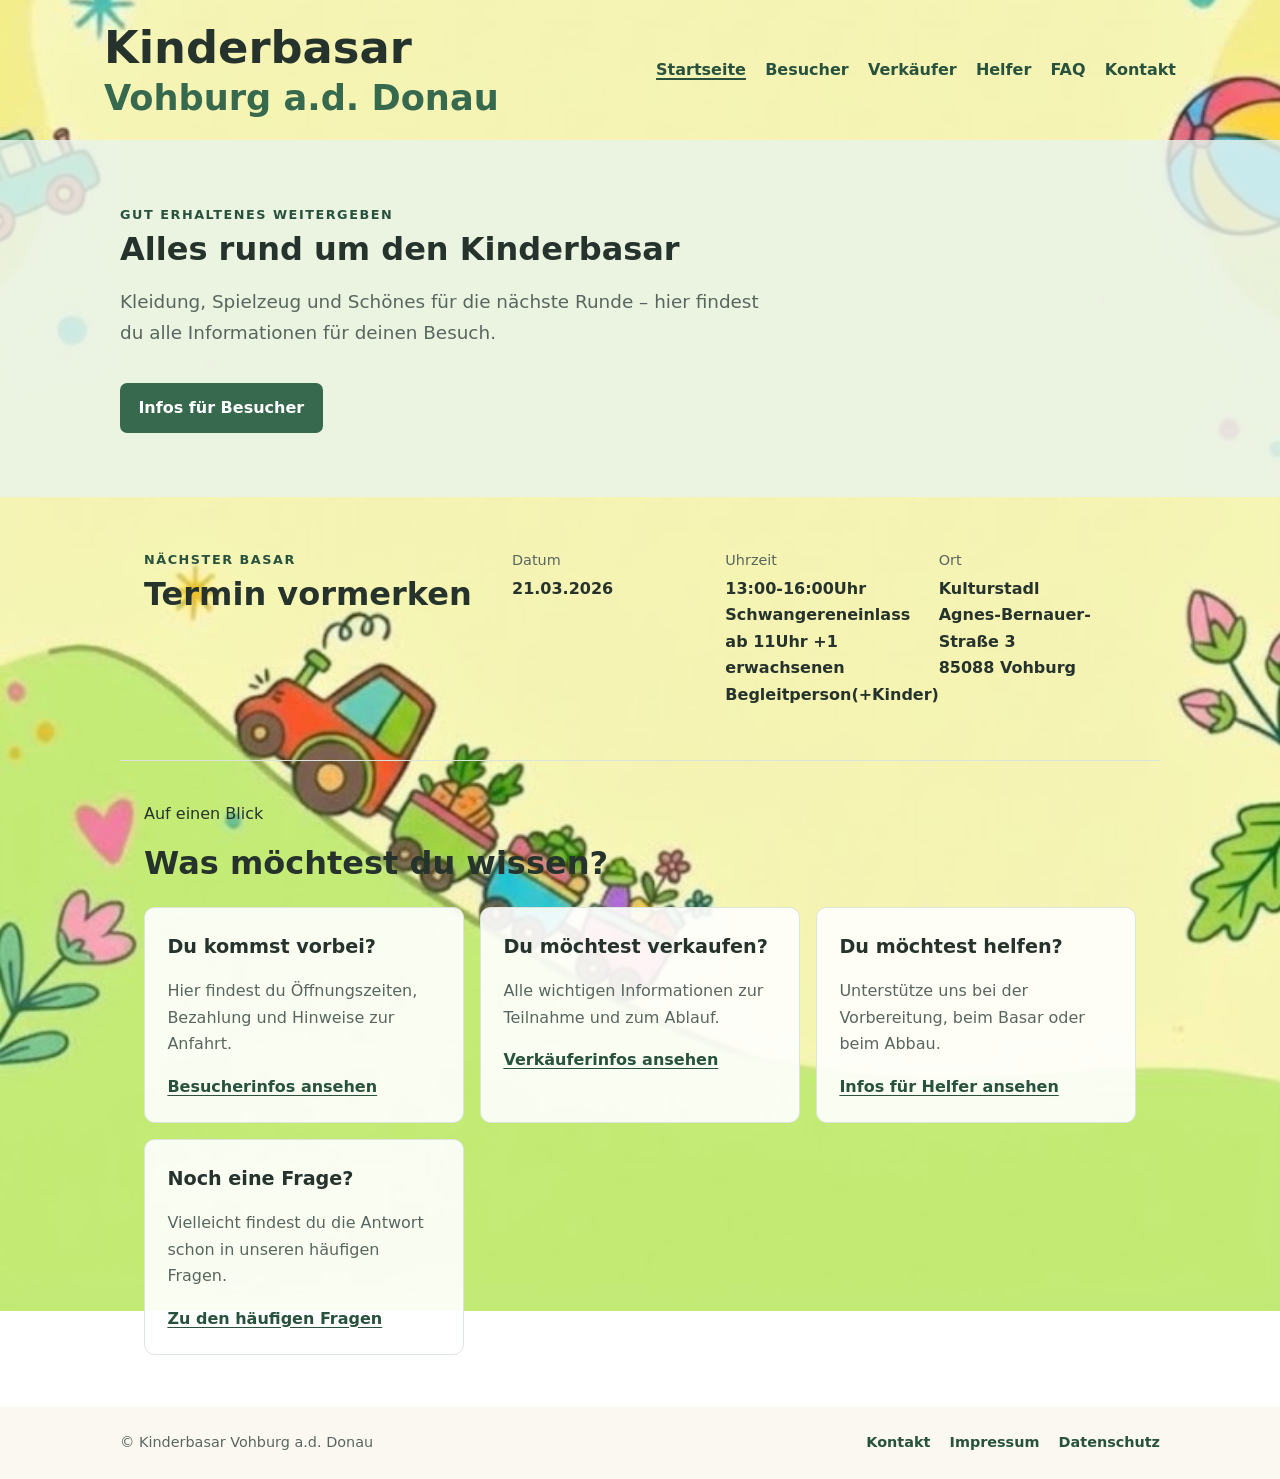
==== index.html @ c7288456 "impressum erstellt" ====
<!doctype html>
<html lang="de">
<head>
  <meta charset="utf-8">
  <meta name="viewport" content="width=device-width, initial-scale=1">
  <meta name="description" content="Alle Informationen zum Kinderbasar: Termine, Öffnungszeiten, Anfahrt und Teilnahme.">
  <title>Kinderbasar <br>
    Vohburg a.d. Donau</title>
  <link rel="stylesheet" href="styles.css">
</head>
<body>
  <a class="skip-link" href="#inhalt">Zum Inhalt springen</a>
  <header class="site-header">
    <a class="brand brand--home" href="index.html">Kinderbasar <span>Vohburg a.d. Donau</span></a>
    <nav aria-label="Hauptnavigation">
      <a aria-current="page" href="index.html">Startseite</a>
      <a href="besucher.html">Besucher</a>
      <a href="verkaeufer.html">Verkäufer</a>
      <a href="helfer.html">Helfer</a>
      <a href="faq.html">FAQ</a>
      <a href="kontakt.html">Kontakt</a>
    </nav>
  </header>

  <main id="inhalt">
    <section class="hero">
      <p class="eyebrow">Gut erhaltenes weitergeben</p>
      <h2>Alles rund um den Kinderbasar</h2>
      <p class="intro">Kleidung, Spielzeug und Schönes für die nächste Runde – hier findest du alle Informationen für deinen Besuch.</p>
      <a class="button" href="besucher.html">Infos für Besucher</a>
    </section>

    <section class="next-event" aria-labelledby="termin-titel">
      <div>
        <p class="eyebrow">Nächster Basar</p>
        <h2 id="termin-titel">Termin vormerken</h2>
      </div>
      <dl class="event-details">
        <div><dt>Datum</dt><dd>21.03.2026</dd></div>
        <div><dt>Uhrzeit</dt><dd>13:00-16:00Uhr <br> 
          Schwangereneinlass ab 11Uhr +1 erwachsenen Begleitperson(+Kinder) </dd></div>
        <div><dt>Ort</dt><dd>Kulturstadl<br>
          Agnes-Bernauer-Straße 3 <br>
          85088 Vohburg</dd></div>
      </dl>
    </section>

    <section class="section" aria-labelledby="mehr-info" class="info-panel"
      <p class="eyebrow">Auf einen Blick</p>
      <h2 id="mehr-info">Was möchtest du wissen?</h2>
      <div class="card-grid">
        <article class="card">
          <h3>Du kommst vorbei?</h3>
          <p>Hier findest du Öffnungszeiten, Bezahlung und Hinweise zur Anfahrt.</p>
          <a href="besucher.html">Besucherinfos ansehen</a>
        </article>
        <article class="card">
          <h3>Du möchtest verkaufen?</h3>
          <p>Alle wichtigen Informationen zur Teilnahme und zum Ablauf.</p>
          <a href="verkaeufer.html">Verkäuferinfos ansehen</a>
        </article>
        <article class="card">
          <h3>Du möchtest helfen?</h3>
          <p>Unterstütze uns bei der Vorbereitung, beim Basar oder beim Abbau.</p>
          <a href="helfer.html">Infos für Helfer ansehen</a>
        </article>
        <article class="card">
          <h3>Noch eine Frage?</h3>
          <p>Vielleicht findest du die Antwort schon in unseren häufigen Fragen.</p>
          <a href="faq.html">Zu den häufigen Fragen</a>
        </article>
      </div>
    </section>
  </main>

  <footer class="site-footer">
    <span>© Kinderbasar Vohburg a.d. Donau</span>
    <div><a href="kontakt.html">Kontakt</a><a href="impressum.html">Impressum</a><a href="datenschutz.html">Datenschutz</a></div>
  </footer>
</body>
</html>
---- styles.css ----
:root {
  color-scheme: light;
  --ink: #26332d;
  --muted: #59665f;
  --green: #37694f;
  --green-dark: #28523d;
  --mint: #eaf3ec;
  --cream: #fbf8f0;
  --line: #dce5dc;
  font-family: system-ui, -apple-system, "Segoe UI", sans-serif;
}

* {
  box-sizing: border-box;
}

body {
  margin: 0;
  color: var(--ink);
  background: #fff url("image.jpg") center center / cover fixed no-repeat;
  line-height: 1.65;
}

a {
  color: var(--green-dark);
  text-underline-offset: 0.18em;
}

a:hover {
  color: #173d2b;
}

a:focus-visible,
summary:focus-visible {
  outline: 3px solid #d07a35;
  outline-offset: 3px;
}

.skip-link {
  position: absolute;
  top: -5rem;
  left: 1rem;
  z-index: 1;
  padding: 0.65rem 1rem;
  background: #fff;
}

.skip-link:focus {
  top: 1rem;
}

.site-header {
  display: flex;
  align-items: center;
  justify-content: space-between;
  gap: 1.5rem;
  max-width: 1120px;
  margin: 0 auto;
  padding: 1.25rem 1.5rem;
}

.brand {
  color: var(--ink);
  font-size: 1.15rem;
  font-weight: 750;
  line-height: 1.25;
  text-decoration: none;
}

.brand span {
  display: block;
  color: var(--green);
  font-size: 0.9rem;
}

.brand--home {
  font-size: 2.8rem;
}

.brand--home span {
  font-size: 2.2rem;
}

nav {
  display: flex;
  flex-wrap: wrap;
  gap: 0.35rem 1.2rem;
}

nav a,
.site-footer a {
  font-weight: 600;
  text-decoration: none;
}

nav a[aria-current="page"] {
  text-decoration: underline;
  text-decoration-thickness: 2px;
}

.hero {
  padding: 4rem max(1.5rem, calc((100% - 1040px) / 2));
  background: rgb(234 243 236 / 82%);
}

.hero h1,
.page h1 {
  max-width: 760px;
  margin: 0.2rem 0 1rem;
  font-size: clamp(2.2rem, 6vw, 4.1rem);
  line-height: 1.1;
  letter-spacing: -0.04em;
}

.intro {
  max-width: 650px;
  color: var(--muted);
  font-size: 1.15rem;
}

.eyebrow {
  margin: 0;
  color: var(--green-dark);
  font-size: 0.8rem;
  font-weight: 750;
  letter-spacing: 0.12em;
  text-transform: uppercase;
}

.button {
  display: inline-block;
  margin-top: 1rem;
  padding: 0.75rem 1.15rem;
  border-radius: 0.45rem;
  color: #fff;
  background: var(--green);
  font-weight: 700;
  text-decoration: none;
}

.button:hover {
  color: #fff;
  background: var(--green-dark);
}

.next-event,
.section,
.page {
  max-width: 1040px;
  margin: 0 auto;
  padding: 3.25rem 1.5rem;
}

.next-event {
  display: grid;
  grid-template-columns: minmax(180px, 0.7fr) 1.3fr;
  gap: 2rem;
  align-items: start;
  border-bottom: 1px solid var(--line);
}

h2 {
  margin: 0.25rem 0 1rem;
  font-size: clamp(1.5rem, 3vw, 2rem);
  line-height: 1.25;
}

h3 {
  margin: 0 0 0.5rem;
  font-size: 1.2rem;
}

.event-details {
  display: grid;
  grid-template-columns: repeat(auto-fit, minmax(140px, 1fr));
  gap: 1rem;
  margin: 0;
}

.event-details dt {
  color: var(--muted);
  font-size: 0.9rem;
}

.event-details dd {
  margin: 0.2rem 0 0;
  font-weight: 700;
}

.section {
  padding-top: 2.5rem;
}

.card-grid {
  display: grid;
  grid-template-columns: repeat(3, minmax(0, 1fr));
  gap: 1rem;
  margin-top: 1.5rem;
}

.card,
.info-panel {
  padding: 1.4rem;
  border: 1px solid var(--line);
  border-radius: 0.65rem;
  background: rgb(255 255 255 / 90%);
}

.card p {
  color: var(--muted);
}

.card a {
  font-weight: 700;
}

.page {
  min-height: 65vh;
  padding-top: 3.5rem;
  padding-bottom: 4rem;
}

.page h1 {
  font-size: clamp(2.2rem, 5vw, 3.4rem);
}

.page .intro {
  margin: 0 0 2rem;
}

.info-panel {
  margin-top: 1rem;
  background: rgb(251 248 240 / 92%);
}

.info-panel h2 {
  font-size: 1.35rem;
}

.contact-form {
  display: grid;
  gap: 1rem;
  max-width: 650px;
}

.contact-form label {
  display: block;
  margin-bottom: 0.3rem;
  font-weight: 650;
}

.contact-form input,
.contact-form textarea {
  width: 100%;
  padding: 0.65rem 0.75rem;
  border: 1px solid var(--line);
  border-radius: 0.35rem;
  color: var(--ink);
  background: #fff;
  font: inherit;
}

.contact-form textarea {
  resize: vertical;
}

.contact-form button {
  justify-self: start;
  border: 0;
  cursor: pointer;
  font: inherit;
}

.info-panel p:last-child,
.info-panel ul:last-child {
  margin-bottom: 0;
}

.notice {
  max-width: 760px;
  padding: 1rem 1.2rem;
  border-left: 4px solid #d07a35;
  background: #fff4e8;
}

.faq-list {
  max-width: 760px;
  margin-top: 2rem;
  border-top: 1px solid var(--line);
}

.faq-list details {
  padding: 1.15rem 0;
  border-bottom: 1px solid var(--line);
}

.faq-list summary {
  cursor: pointer;
  font-weight: 700;
}

.site-footer {
  display: flex;
  justify-content: space-between;
  gap: 1rem;
  padding: 1.5rem max(1.5rem, calc((100% - 1040px) / 2));
  color: var(--muted);
  background: rgb(251 248 240 / 92%);
  font-size: 0.9rem;
}

.site-footer div {
  display: flex;
  flex-wrap: wrap;
  gap: 0.5rem 1.2rem;
}

@media (max-width: 700px) {
  .site-header,
  .site-footer {
    align-items: flex-start;
    flex-direction: column;
  }

  nav {
    gap: 0.35rem 0.9rem;
  }

  .hero {
    padding-top: 3rem;
    padding-bottom: 3rem;
  }

  .next-event {
    grid-template-columns: 1fr;
    gap: 1.25rem;
  }

  .card-grid {
    grid-template-columns: 1fr;
  }
}
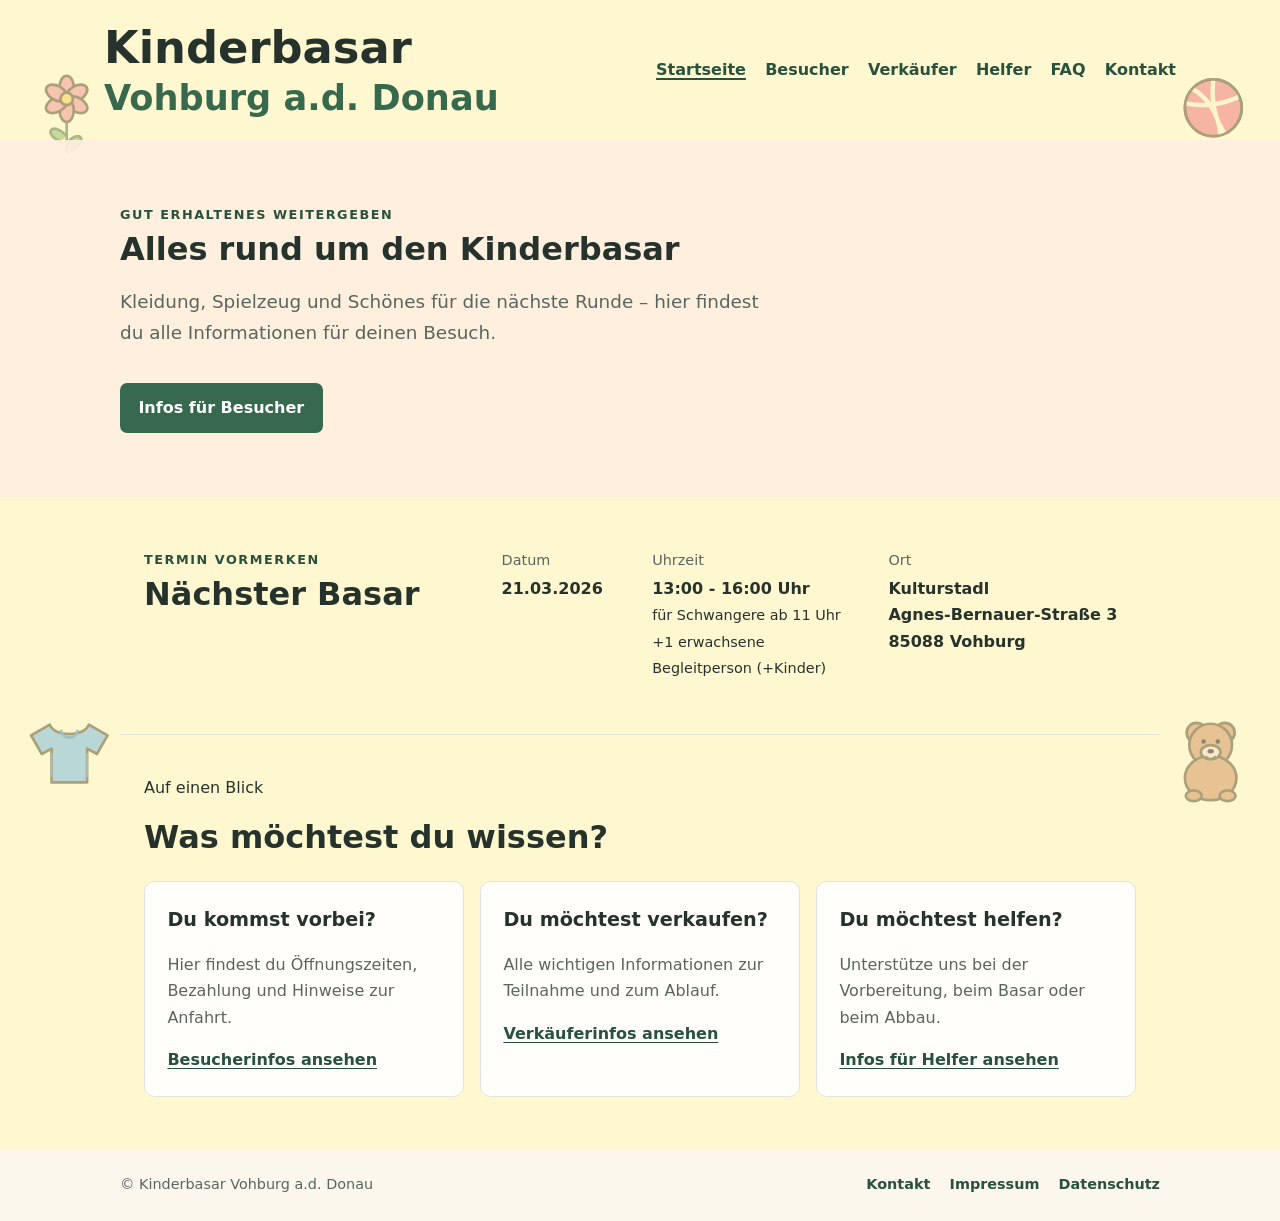
==== commit d03963c1: "fertiggestellt" ====
--- a/index.html
+++ b/index.html
@@ -32,16 +32,17 @@
 
     <section class="next-event" aria-labelledby="termin-titel">
       <div>
-        <p class="eyebrow">Nächster Basar</p>
-        <h2 id="termin-titel">Termin vormerken</h2>
+        <p class="eyebrow">Termin vormerken</p>
+        <h2 id="termin-titel">Nächster Basar
+        </h2>
       </div>
       <dl class="event-details">
         <div><dt>Datum</dt><dd>21.03.2026</dd></div>
-        <div><dt>Uhrzeit</dt><dd>13:00-16:00Uhr <br> 
-          Schwangereneinlass ab 11Uhr +1 erwachsenen Begleitperson(+Kinder) </dd></div>
-        <div><dt>Ort</dt><dd>Kulturstadl<br>
-          Agnes-Bernauer-Straße 3 <br>
-          85088 Vohburg</dd></div>
+        <div class="event-time"><dt>Uhrzeit</dt><dd>13:00 - 16:00 Uhr<br>
+          <span class="event-time-note">für Schwangere ab 11 Uhr<br>+1 erwachsene Begleitperson (+Kinder)</span></dd></div>
+        <div class="event-location"><dt>Ort</dt><dd>Kulturstadl<br>
+          Agnes-Bernauer-Straße&nbsp;3<br>
+          85088 Vohburg</dd></div></div>
       </dl>
     </section>
 
@@ -64,11 +65,7 @@
           <p>Unterstütze uns bei der Vorbereitung, beim Basar oder beim Abbau.</p>
           <a href="helfer.html">Infos für Helfer ansehen</a>
         </article>
-        <article class="card">
-          <h3>Noch eine Frage?</h3>
-          <p>Vielleicht findest du die Antwort schon in unseren häufigen Fragen.</p>
-          <a href="faq.html">Zu den häufigen Fragen</a>
-        </article>
+        
       </div>
     </section>
   </main>
--- a/styles.css
+++ b/styles.css
@@ -17,7 +17,12 @@
 body {
   margin: 0;
   color: var(--ink);
-  background: #fff url("image.jpg") center center / cover fixed no-repeat;
+  background-color: #fff7cf;
+  background-image: url("hintergrund.svg");
+  background-position: center;
+  background-size: 100% 100vh;
+  background-repeat: no-repeat;
+  background-attachment: fixed;
   line-height: 1.65;
 }
 
@@ -100,7 +105,7 @@
 
 .hero {
   padding: 4rem max(1.5rem, calc((100% - 1040px) / 2));
-  background: rgb(234 243 236 / 82%);
+  background: rgb(255 239 224 / 90%);
 }
 
 .hero h1,
@@ -154,7 +159,7 @@
 .next-event {
   display: grid;
   grid-template-columns: minmax(180px, 0.7fr) 1.3fr;
-  gap: 2rem;
+  gap: 1rem;
   align-items: start;
   border-bottom: 1px solid var(--line);
 }
@@ -172,7 +177,7 @@
 
 .event-details {
   display: grid;
-  grid-template-columns: repeat(auto-fit, minmax(140px, 1fr));
+  grid-template-columns: minmax(120px, 0.8fr) minmax(160px, 1fr) minmax(220px, 1.4fr);
   gap: 1rem;
   margin: 0;
 }
@@ -185,6 +190,19 @@
 .event-details dd {
   margin: 0.2rem 0 0;
   font-weight: 700;
+}
+
+.event-location {
+  padding-left: 1rem;
+}
+
+.event-time {
+  margin-left: -1rem;
+}
+
+.event-time-note {
+  font-size: 0.9rem;
+  font-weight: 400;
 }
 
 .section {
@@ -336,6 +354,10 @@
     gap: 1.25rem;
   }
 
+  .event-details {
+    grid-template-columns: repeat(auto-fit, minmax(140px, 1fr));
+  }
+
   .card-grid {
     grid-template-columns: 1fr;
   }
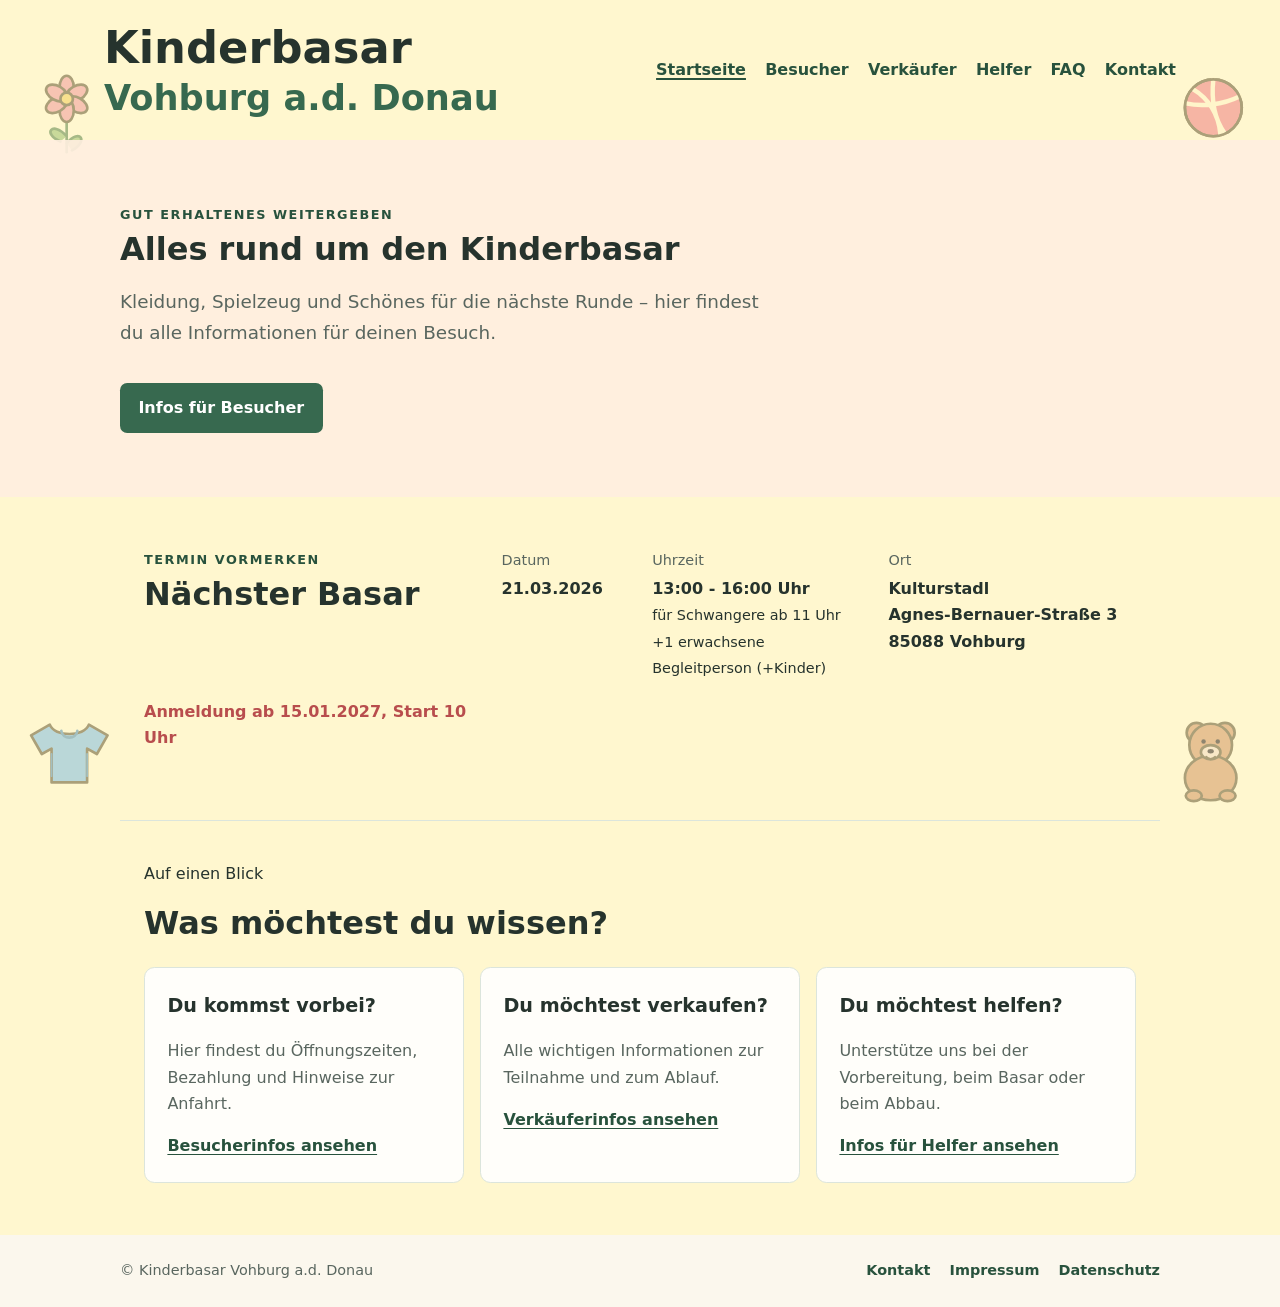
==== commit ba54bfc1: "fertig" ====
--- a/index.html
+++ b/index.html
@@ -35,6 +35,9 @@
         <p class="eyebrow">Termin vormerken</p>
         <h2 id="termin-titel">Nächster Basar
         </h2>
+        <br>
+        <br>
+        <p><strong class="registration-date">Anmeldung ab 15.01.2027, Start 10 Uhr</strong></p>
       </div>
       <dl class="event-details">
         <div><dt>Datum</dt><dd>21.03.2026</dd></div>
--- a/styles.css
+++ b/styles.css
@@ -255,6 +255,10 @@
   font-size: 1.35rem;
 }
 
+.registration-date {
+  color: #b84d4d;
+}
+
 .contact-form {
   display: grid;
   gap: 1rem;
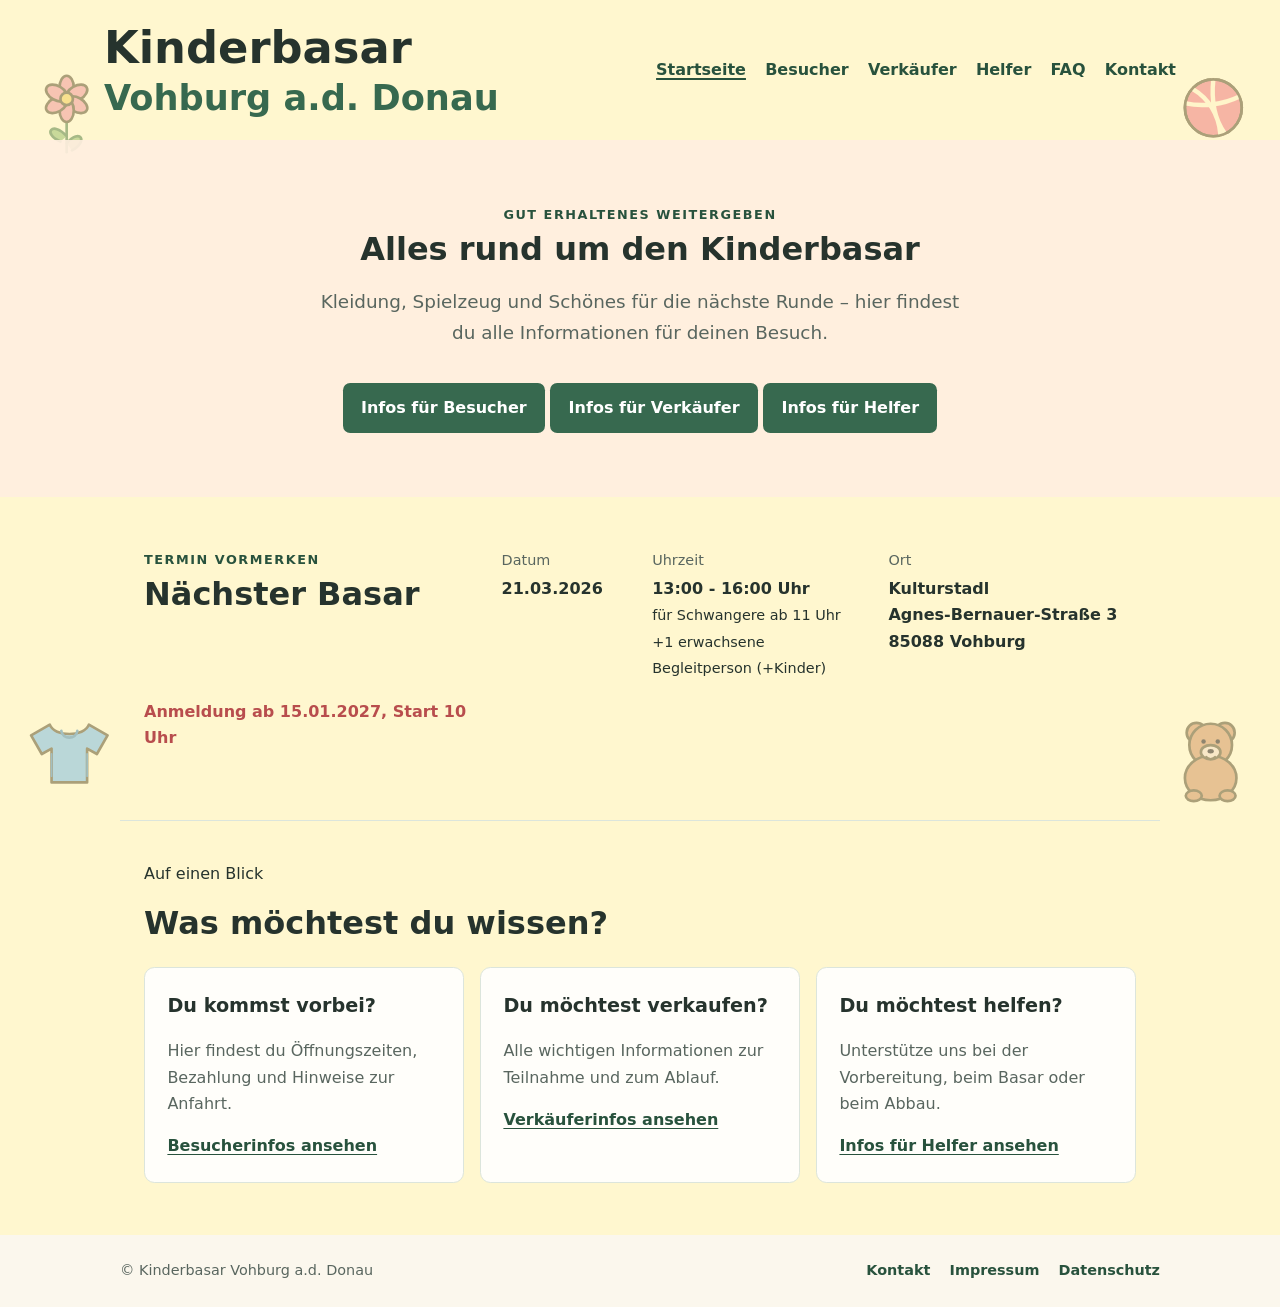
==== commit 495664db: "fertig fertig" ====
--- a/index.html
+++ b/index.html
@@ -28,6 +28,8 @@
       <h2>Alles rund um den Kinderbasar</h2>
       <p class="intro">Kleidung, Spielzeug und Schönes für die nächste Runde – hier findest du alle Informationen für deinen Besuch.</p>
       <a class="button" href="besucher.html">Infos für Besucher</a>
+      <a class="button" href="verkaeufer.html">Infos für Verkäufer</a>
+      <a class="button" href="helfer.html">Infos für Helfer</a>
     </section>
 
     <section class="next-event" aria-labelledby="termin-titel">
--- a/styles.css
+++ b/styles.css
@@ -106,6 +106,12 @@
 .hero {
   padding: 4rem max(1.5rem, calc((100% - 1040px) / 2));
   background: rgb(255 239 224 / 90%);
+  text-align: center;
+}
+
+.hero .intro {
+  margin-right: auto;
+  margin-left: auto;
 }
 
 .hero h1,
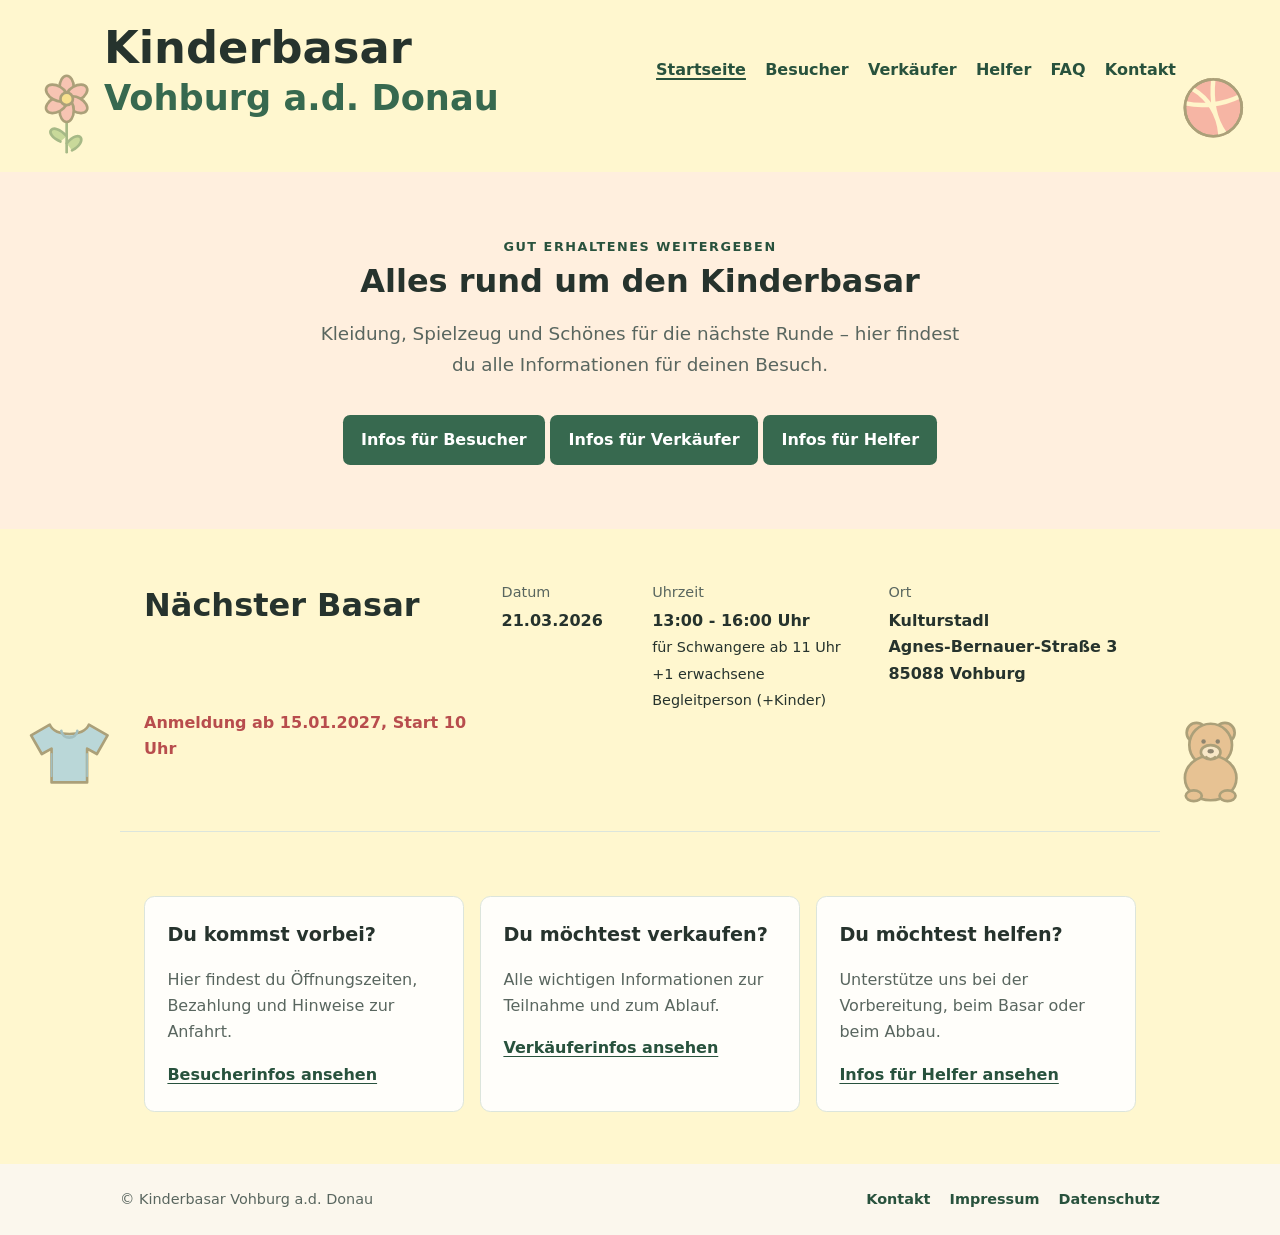
==== commit da19e100: "fertig fertig fertig" ====
--- a/index.html
+++ b/index.html
@@ -34,7 +34,7 @@
 
     <section class="next-event" aria-labelledby="termin-titel">
       <div>
-        <p class="eyebrow">Termin vormerken</p>
+        
         <h2 id="termin-titel">Nächster Basar
         </h2>
         <br>
@@ -51,9 +51,7 @@
       </dl>
     </section>
 
-    <section class="section" aria-labelledby="mehr-info" class="info-panel"
-      <p class="eyebrow">Auf einen Blick</p>
-      <h2 id="mehr-info">Was möchtest du wissen?</h2>
+    <section class="section" aria-label="Informationen für Besucher, Verkäufer und Helfer">
       <div class="card-grid">
         <article class="card">
           <h3>Du kommst vorbei?</h3>
--- a/styles.css
+++ b/styles.css
@@ -104,6 +104,7 @@
 }
 
 .hero {
+  margin-top: 2rem;
   padding: 4rem max(1.5rem, calc((100% - 1040px) / 2));
   background: rgb(255 239 224 / 90%);
   text-align: center;
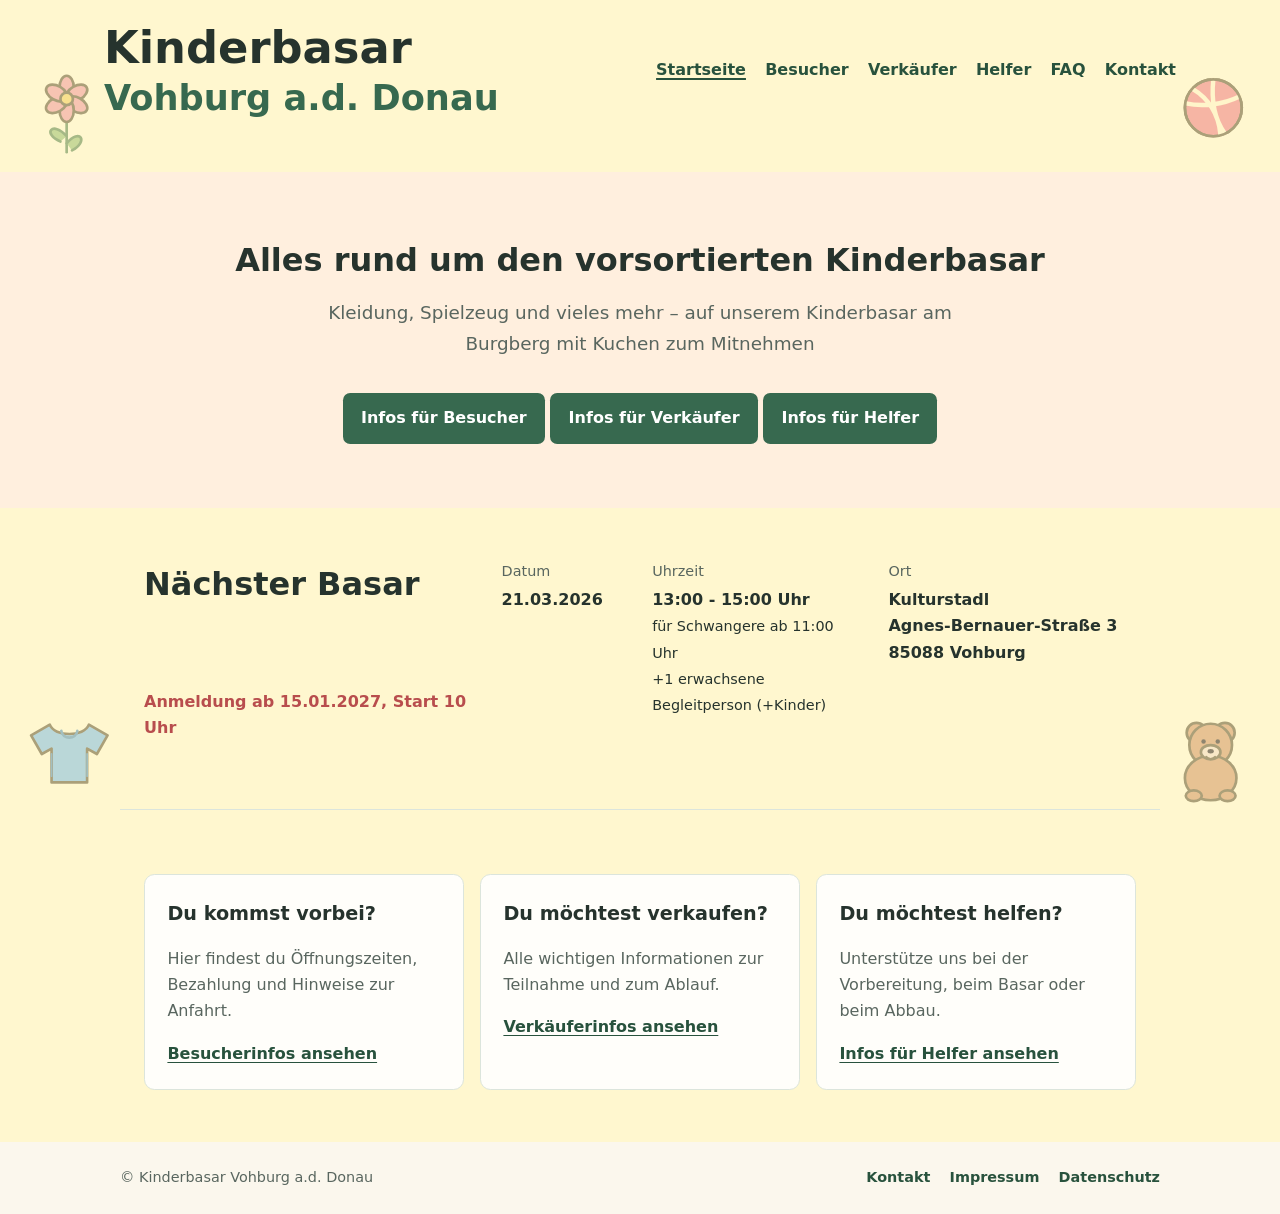
==== commit e04250c6: "finale Änderungen" ====
--- a/index.html
+++ b/index.html
@@ -24,9 +24,9 @@
 
   <main id="inhalt">
     <section class="hero">
-      <p class="eyebrow">Gut erhaltenes weitergeben</p>
-      <h2>Alles rund um den Kinderbasar</h2>
-      <p class="intro">Kleidung, Spielzeug und Schönes für die nächste Runde – hier findest du alle Informationen für deinen Besuch.</p>
+      <p class="eyebrow"></p>
+      <h2>Alles rund um den vorsortierten Kinderbasar</h2>
+      <p class="intro">Kleidung, Spielzeug und vieles mehr – auf unserem Kinderbasar am Burgberg mit Kuchen zum Mitnehmen</p>
       <a class="button" href="besucher.html">Infos für Besucher</a>
       <a class="button" href="verkaeufer.html">Infos für Verkäufer</a>
       <a class="button" href="helfer.html">Infos für Helfer</a>
@@ -43,8 +43,8 @@
       </div>
       <dl class="event-details">
         <div><dt>Datum</dt><dd>21.03.2026</dd></div>
-        <div class="event-time"><dt>Uhrzeit</dt><dd>13:00 - 16:00 Uhr<br>
-          <span class="event-time-note">für Schwangere ab 11 Uhr<br>+1 erwachsene Begleitperson (+Kinder)</span></dd></div>
+        <div class="event-time"><dt>Uhrzeit</dt><dd>13:00 - 15:00 Uhr<br>
+          <span class="event-time-note">für Schwangere ab 11:00 Uhr<br>+1 erwachsene Begleitperson (+Kinder)</span></dd></div>
         <div class="event-location"><dt>Ort</dt><dd>Kulturstadl<br>
           Agnes-Bernauer-Straße&nbsp;3<br>
           85088 Vohburg</dd></div></div>
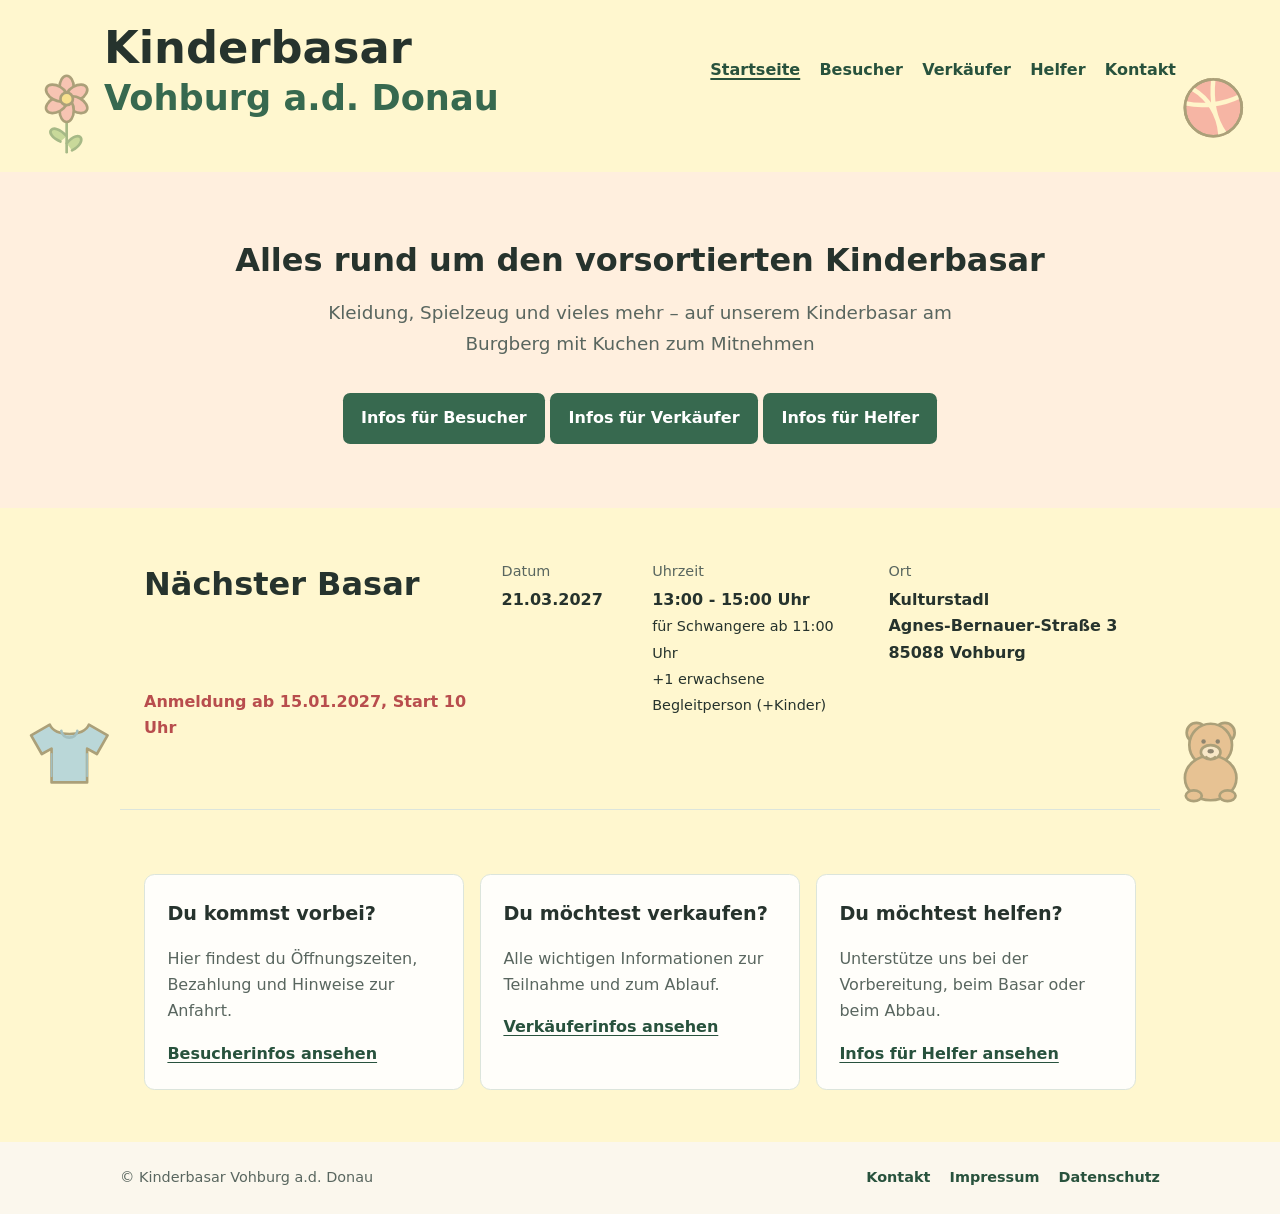
==== commit b25dfffe: "add sitemap.xml to allow google search crawler" ====
--- a/index.html
+++ b/index.html
@@ -4,8 +4,8 @@
   <meta charset="utf-8">
   <meta name="viewport" content="width=device-width, initial-scale=1">
   <meta name="description" content="Alle Informationen zum Kinderbasar: Termine, Öffnungszeiten, Anfahrt und Teilnahme.">
-  <title>Kinderbasar <br>
-    Vohburg a.d. Donau</title>
+  <title>Kinderbasar Vohburg a.d. Donau – Termine &amp; Infos</title>
+  <link rel="canonical" href="https://kinderbasarvohburg.github.io/basar_page/">
   <link rel="stylesheet" href="styles.css">
 </head>
 <body>
@@ -17,7 +17,6 @@
       <a href="besucher.html">Besucher</a>
       <a href="verkaeufer.html">Verkäufer</a>
       <a href="helfer.html">Helfer</a>
-      <a href="faq.html">FAQ</a>
       <a href="kontakt.html">Kontakt</a>
     </nav>
   </header>
@@ -42,7 +41,7 @@
         <p><strong class="registration-date">Anmeldung ab 15.01.2027, Start 10 Uhr</strong></p>
       </div>
       <dl class="event-details">
-        <div><dt>Datum</dt><dd>21.03.2026</dd></div>
+        <div><dt>Datum</dt><dd>21.03.2027</dd></div>
         <div class="event-time"><dt>Uhrzeit</dt><dd>13:00 - 15:00 Uhr<br>
           <span class="event-time-note">für Schwangere ab 11:00 Uhr<br>+1 erwachsene Begleitperson (+Kinder)</span></dd></div>
         <div class="event-location"><dt>Ort</dt><dd>Kulturstadl<br>
